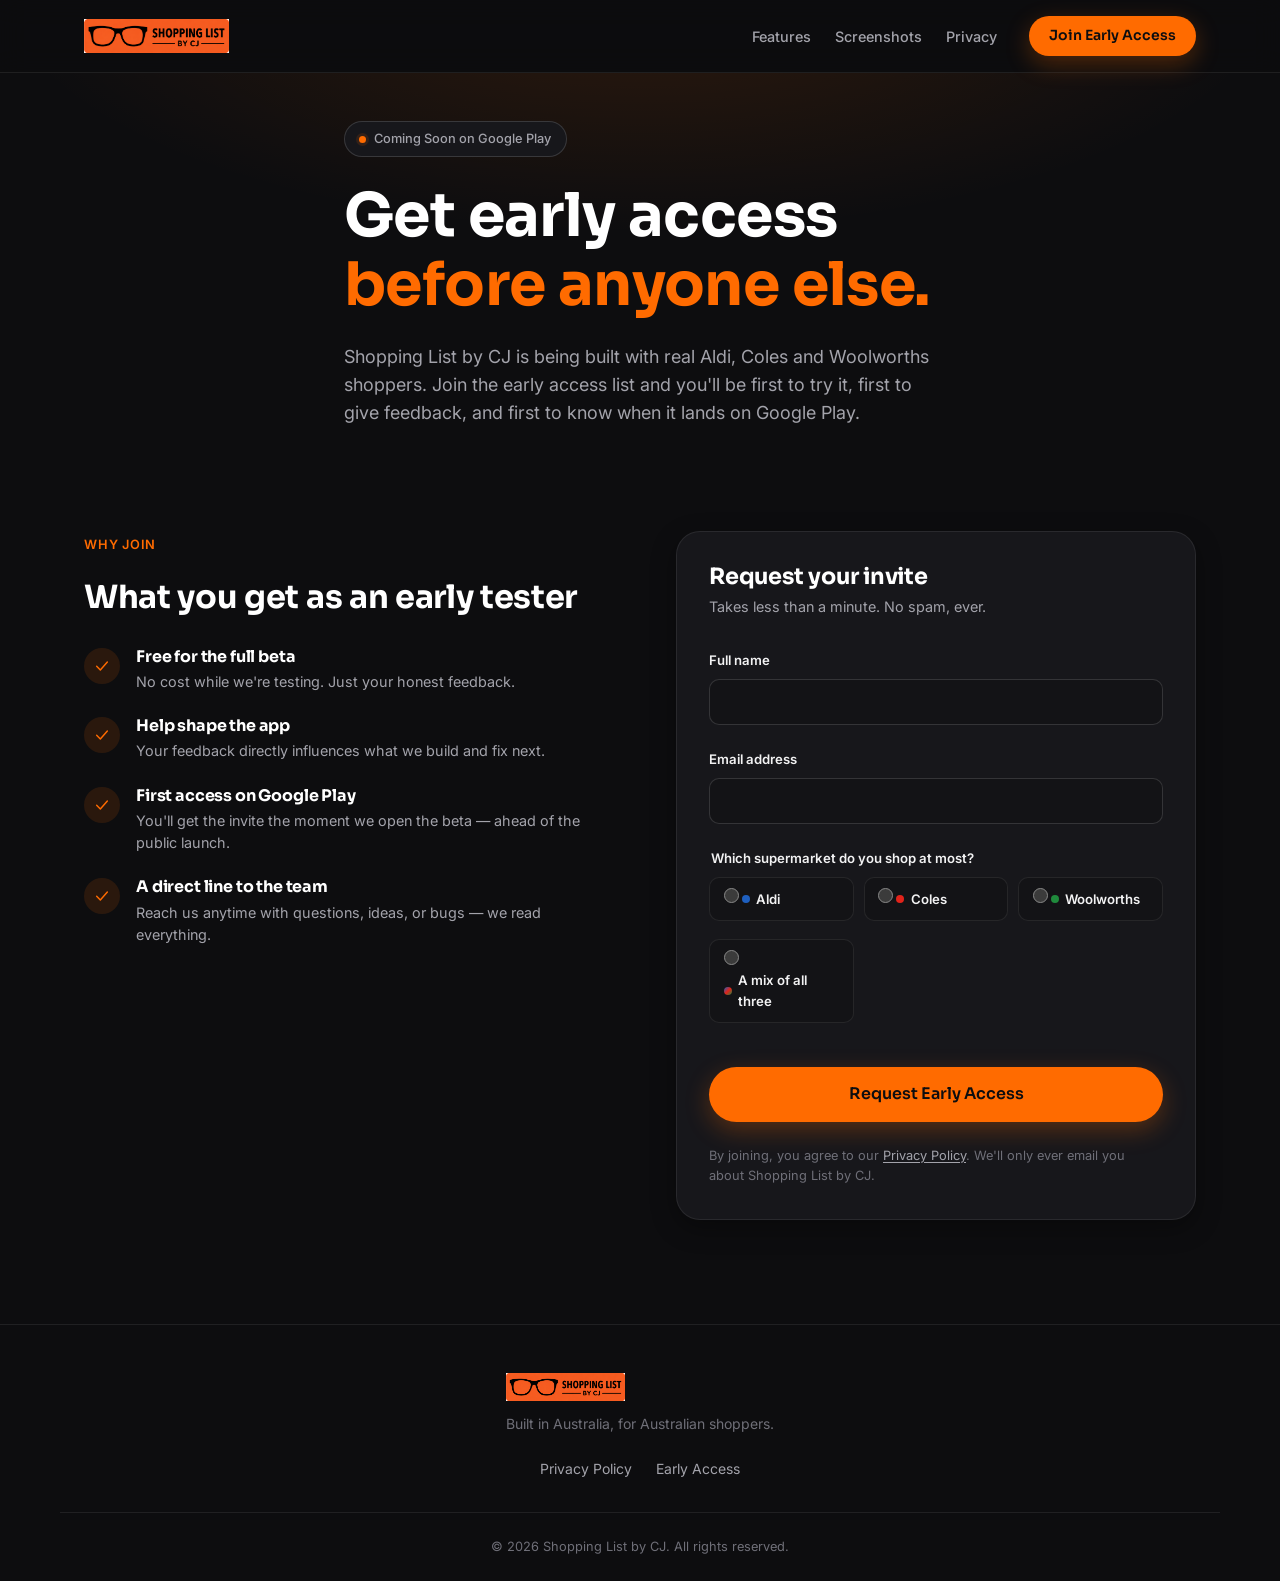
==== beta.html @ 6adaf4be "initial project files" ====
<!DOCTYPE html>
<html lang="en-AU">
<head>
<meta charset="UTF-8">
<meta name="viewport" content="width=device-width, initial-scale=1.0, viewport-fit=cover">
<title>Join Early Access — Shopping List by CJ</title>
<meta name="description" content="Be first to try Shopping List by CJ. Join early access, help shape the app, and get notified the moment it launches on Google Play.">
<meta name="keywords" content="shopping list app early access, Aldi Coles Woolworths app, Shopping List by CJ beta">
<meta name="author" content="Shopping List by CJ">
<meta name="robots" content="index, follow">
<link rel="canonical" href="https://shoppinglistbycj.com/beta.html">

<meta name="theme-color" content="#0d0d0f">
<meta name="color-scheme" content="dark">

<meta property="og:type" content="website">
<meta property="og:site_name" content="Shopping List by CJ">
<meta property="og:title" content="Join Early Access — Shopping List by CJ">
<meta property="og:description" content="Be first to try Shopping List by CJ. Join early access and help shape the app before it launches on Google Play.">
<meta property="og:image" content="https://shoppinglistbycj.com/images/logo.png">
<meta property="og:url" content="https://shoppinglistbycj.com/beta.html">
<meta property="og:locale" content="en_AU">

<meta name="twitter:card" content="summary_large_image">
<meta name="twitter:title" content="Join Early Access — Shopping List by CJ">
<meta name="twitter:description" content="Be first to try Shopping List by CJ. Join early access and help shape the app before it launches on Google Play.">
<meta name="twitter:image" content="https://shoppinglistbycj.com/images/logo.png">

<link rel="icon" type="image/png" href="images/icon-logo.png">
<link rel="apple-touch-icon" href="images/icon-logo.png">

<link rel="preconnect" href="https://fonts.googleapis.com">
<link rel="preconnect" href="https://fonts.gstatic.com" crossorigin>
<link href="https://fonts.googleapis.com/css2?family=Sora:wght@400;500;600;700;800&family=Inter:wght@400;500;600;700&display=swap" rel="stylesheet">

<link rel="stylesheet" href="css/style.css">
</head>
<body>

<a class="skip-link" href="#main">Skip to main content</a>

<header class="site-header" id="siteHeader">
  <div class="container header-inner">
    <a href="index.html" class="brand" aria-label="Shopping List by CJ home">
      <img src="images/logo-pill.png" alt="Shopping List by CJ" class="brand-logo">
    </a>

    <button class="nav-toggle" id="navToggle" aria-expanded="false" aria-controls="primaryNav" aria-label="Toggle navigation menu">
      <span></span>
      <span></span>
      <span></span>
    </button>

    <nav class="primary-nav" id="primaryNav" aria-label="Primary">
      <ul>
        <li><a href="index.html#features">Features</a></li>
        <li><a href="index.html#screenshots">Screenshots</a></li>
        <li><a href="privacy.html">Privacy</a></li>
      </ul>
      <a href="#signup" class="btn btn-primary btn-small">Join Early Access</a>
    </nav>
  </div>
</header>

<main id="main">

  <!-- INTRO -->
  <section class="hero beta-hero" aria-labelledby="beta-heading">
    <div class="container beta-hero-inner reveal">
      <span class="badge">
        <span class="badge-dot" aria-hidden="true"></span>
        Coming Soon on Google Play
      </span>

      <h1 id="beta-heading" class="hero-heading">
        Get early access<br>
        <span class="text-accent">before anyone else.</span>
      </h1>

      <p class="hero-sub beta-hero-sub">
        Shopping List by CJ is being built with real Aldi, Coles and Woolworths shoppers. Join the early access list and you'll be first to try it, first to give feedback, and first to know when it lands on Google Play.
      </p>
    </div>
  </section>

  <!-- BENEFITS + FORM -->
  <section class="beta-content" aria-labelledby="signup-heading">
    <div class="container beta-grid">

      <div class="benefits-panel reveal">
        <span class="eyebrow">Why join</span>
        <h2>What you get as an early tester</h2>

        <ul class="benefits-list">
          <li>
            <span class="check-icon" aria-hidden="true">
              <svg viewBox="0 0 24 24" fill="none" xmlns="http://www.w3.org/2000/svg">
                <path d="M4 12.5L9.5 18L20 6" stroke="#ff6b00" stroke-width="2.2" stroke-linecap="round" stroke-linejoin="round"/>
              </svg>
            </span>
            <div>
              <h3>Free for the full beta</h3>
              <p>No cost while we're testing. Just your honest feedback.</p>
            </div>
          </li>
          <li>
            <span class="check-icon" aria-hidden="true">
              <svg viewBox="0 0 24 24" fill="none" xmlns="http://www.w3.org/2000/svg">
                <path d="M4 12.5L9.5 18L20 6" stroke="#ff6b00" stroke-width="2.2" stroke-linecap="round" stroke-linejoin="round"/>
              </svg>
            </span>
            <div>
              <h3>Help shape the app</h3>
              <p>Your feedback directly influences what we build and fix next.</p>
            </div>
          </li>
          <li>
            <span class="check-icon" aria-hidden="true">
              <svg viewBox="0 0 24 24" fill="none" xmlns="http://www.w3.org/2000/svg">
                <path d="M4 12.5L9.5 18L20 6" stroke="#ff6b00" stroke-width="2.2" stroke-linecap="round" stroke-linejoin="round"/>
              </svg>
            </span>
            <div>
              <h3>First access on Google Play</h3>
              <p>You'll get the invite the moment we open the beta &mdash; ahead of the public launch.</p>
            </div>
          </li>
          <li>
            <span class="check-icon" aria-hidden="true">
              <svg viewBox="0 0 24 24" fill="none" xmlns="http://www.w3.org/2000/svg">
                <path d="M4 12.5L9.5 18L20 6" stroke="#ff6b00" stroke-width="2.2" stroke-linecap="round" stroke-linejoin="round"/>
              </svg>
            </span>
            <div>
              <h3>A direct line to the team</h3>
              <p>Reach us anytime with questions, ideas, or bugs &mdash; we read everything.</p>
            </div>
          </li>
        </ul>
      </div>

      <div class="signup-panel reveal" id="signup">

        <div class="signup-success" id="signupSuccess" hidden>
          <span class="check-icon check-icon--lg" aria-hidden="true">
            <svg viewBox="0 0 24 24" fill="none" xmlns="http://www.w3.org/2000/svg">
              <path d="M4 12.5L9.5 18L20 6" stroke="#ff6b00" stroke-width="2.4" stroke-linecap="round" stroke-linejoin="round"/>
            </svg>
          </span>
          <h2>You're on the list.</h2>
          <p>Thanks for joining early access &mdash; keep an eye on your inbox. We'll be in touch before the beta opens.</p>
          <a href="index.html" class="btn btn-ghost btn-large">Back to home</a>
        </div>

        <form
          id="betaForm"
          class="beta-form"
          action="https://formspree.io/f/your-form-id"
          method="POST"
        >
          <h2 id="signup-heading">Request your invite</h2>
          <p class="form-intro">Takes less than a minute. No spam, ever.</p>

          <div class="form-group">
            <label for="fullName">Full name</label>
            <input
              type="text"
              id="fullName"
              name="name"
              autocomplete="name"
              required
            >
          </div>

          <div class="form-group">
            <label for="email">Email address</label>
            <input
              type="email"
              id="email"
              name="email"
              autocomplete="email"
              required
            >
          </div>

          <fieldset class="form-group">
            <legend>Which supermarket do you shop at most?</legend>
            <div class="radio-grid">
              <label class="radio-option">
                <input type="radio" name="supermarket" value="Aldi" required>
                <span><i class="store-dot store-dot--aldi" aria-hidden="true"></i>Aldi</span>
              </label>
              <label class="radio-option">
                <input type="radio" name="supermarket" value="Coles">
                <span><i class="store-dot store-dot--coles" aria-hidden="true"></i>Coles</span>
              </label>
              <label class="radio-option">
                <input type="radio" name="supermarket" value="Woolworths">
                <span><i class="store-dot store-dot--woolies" aria-hidden="true"></i>Woolworths</span>
              </label>
              <label class="radio-option">
                <input type="radio" name="supermarket" value="A mix of all three">
                <span><i class="store-dot store-dot--mix" aria-hidden="true"></i>A mix of all three</span>
              </label>
            </div>
          </fieldset>

          <input type="hidden" name="_subject" value="New Shopping List by CJ early access signup">
          <input type="hidden" name="_next" value="https://shoppinglistbycj.com/beta.html?submitted=true">
          <input type="text" name="_gotcha" class="form-honeypot" tabindex="-1" autocomplete="off" aria-hidden="true">

          <button type="submit" class="btn btn-primary btn-large form-submit">Request Early Access</button>

          <p class="form-note">
            By joining, you agree to our <a href="privacy.html">Privacy Policy</a>. We'll only ever email you about Shopping List by CJ.
          </p>
        </form>

      </div>

    </div>
  </section>

</main>

<footer class="site-footer">
  <div class="container footer-inner">
    <div class="footer-brand">
      <img src="images/logo-pill.png" alt="Shopping List by CJ" class="footer-logo">
      <p>Built in Australia, for Australian shoppers.</p>
    </div>

    <nav class="footer-nav" aria-label="Footer">
      <a href="privacy.html">Privacy Policy</a>
      <a href="beta.html">Early Access</a>
    </nav>
  </div>
  <div class="container footer-bottom">
    <p>&copy; <span id="currentYear">2026</span> Shopping List by CJ. All rights reserved.</p>
  </div>
</footer>

<script>
  (function () {
    if (window.location.search.indexOf('submitted=true') === -1) return;
    var form = document.getElementById('betaForm');
    var success = document.getElementById('signupSuccess');
    if (form) form.hidden = true;
    if (success) success.hidden = false;
  })();
</script>
<script src="js/main.js" defer></script>
</body>
</html>
---- css/style.css ----
/* ==========================================================================
   Shopping List by CJ — style.css
   ========================================================================== */

:root {
  /* Colour */
  --bg: #0d0d0f;
  --bg-alt: #131316;
  --surface: #17171b;
  --surface-2: #1c1c21;
  --border: rgba(255, 255, 255, 0.08);
  --border-strong: rgba(255, 255, 255, 0.14);
  --orange: #ff6b00;
  --orange-bright: #ff8a33;
  --orange-dim: rgba(255, 107, 0, 0.12);
  --white: #ffffff;
  --text: #f2f2f3;
  --text-muted: #a3a3ab;
  --text-faint: #6f6f78;

  /* Store accents */
  --aldi: #1e5fbf;
  --coles: #e2231a;
  --woolies: #1f8a3c;

  /* Type */
  --font-display: 'Sora', system-ui, sans-serif;
  --font-body: 'Inter', system-ui, sans-serif;

  /* Radius */
  --r-sm: 10px;
  --r-md: 16px;
  --r-lg: 24px;
  --r-pill: 999px;

  /* Spacing scale */
  --space-1: 0.5rem;
  --space-2: 0.75rem;
  --space-3: 1rem;
  --space-4: 1.5rem;
  --space-5: 2rem;
  --space-6: 3rem;
  --space-7: 4.5rem;
  --space-8: 6.5rem;

  /* Shadows */
  --shadow-sm: 0 2px 8px rgba(0, 0, 0, 0.3);
  --shadow-md: 0 8px 24px rgba(0, 0, 0, 0.35);
  --shadow-lg: 0 20px 60px rgba(0, 0, 0, 0.45);
  --shadow-orange: 0 20px 60px rgba(255, 107, 0, 0.18);

  /* Motion */
  --ease: cubic-bezier(0.16, 1, 0.3, 1);
  --dur-fast: 160ms;
  --dur-med: 320ms;
  --dur-slow: 600ms;

  --container: 1160px;
}

/* ==========================================================================
   Reset
   ========================================================================== */

*,
*::before,
*::after {
  box-sizing: border-box;
}

* {
  margin: 0;
}

html {
  -webkit-text-size-adjust: 100%;
  scroll-behavior: smooth;
}

@media (prefers-reduced-motion: reduce) {
  html {
    scroll-behavior: auto;
  }
  *,
  *::before,
  *::after {
    animation-duration: 0.01ms !important;
    animation-iteration-count: 1 !important;
    transition-duration: 0.01ms !important;
    scroll-behavior: auto !important;
  }
}

body {
  background: var(--bg);
  color: var(--text);
  font-family: var(--font-body);
  font-size: 16px;
  line-height: 1.55;
  -webkit-font-smoothing: antialiased;
  -moz-osx-font-smoothing: grayscale;
  overflow-x: hidden;
}

img {
  max-width: 100%;
  display: block;
}

svg {
  display: block;
}

a {
  color: inherit;
  text-decoration: none;
}

ul,
ol {
  list-style: none;
  padding: 0;
}

button {
  font: inherit;
  color: inherit;
  background: none;
  border: none;
  cursor: pointer;
}

h1, h2, h3, h4 {
  font-family: var(--font-display);
  font-weight: 700;
  line-height: 1.15;
  letter-spacing: -0.01em;
  color: var(--white);
}

:focus-visible {
  outline: 2px solid var(--orange);
  outline-offset: 3px;
  border-radius: 4px;
}

[id] {
  scroll-margin-top: 96px;
}

.container {
  width: 100%;
  max-width: var(--container);
  margin-inline: auto;
  padding-inline: var(--space-4);
}

.skip-link {
  position: absolute;
  left: -9999px;
  top: 0;
  background: var(--orange);
  color: var(--bg);
  padding: var(--space-2) var(--space-3);
  border-radius: var(--r-sm);
  z-index: 999;
  font-weight: 600;
}

.skip-link:focus {
  left: var(--space-3);
  top: var(--space-3);
}

/* ==========================================================================
   Buttons
   ========================================================================== */

.btn {
  display: inline-flex;
  align-items: center;
  justify-content: center;
  gap: 0.5rem;
  font-family: var(--font-display);
  font-weight: 600;
  border-radius: var(--r-pill);
  white-space: nowrap;
  transition: transform var(--dur-fast) var(--ease),
    box-shadow var(--dur-fast) var(--ease),
    background var(--dur-fast) var(--ease),
    border-color var(--dur-fast) var(--ease);
}

.btn-large {
  padding: 0.95rem 1.75rem;
  font-size: 1rem;
}

.btn-small {
  padding: 0.6rem 1.25rem;
  font-size: 0.875rem;
}

.btn-primary {
  background: var(--orange);
  color: var(--bg);
  box-shadow: 0 8px 24px rgba(255, 107, 0, 0.28);
}

.btn-primary:hover {
  background: var(--orange-bright);
  transform: translateY(-2px);
  box-shadow: 0 12px 30px rgba(255, 107, 0, 0.36);
}

.btn-primary:active {
  transform: translateY(0);
}

.btn-ghost {
  background: transparent;
  color: var(--text);
  border: 1px solid var(--border-strong);
}

.btn-ghost:hover {
  border-color: var(--orange);
  color: var(--white);
  transform: translateY(-2px);
}

/* ==========================================================================
   Header
   ========================================================================== */

.site-header {
  position: sticky;
  top: 0;
  z-index: 100;
  background: rgba(13, 13, 15, 0.72);
  backdrop-filter: blur(14px);
  -webkit-backdrop-filter: blur(14px);
  border-bottom: 1px solid var(--border);
}

.header-inner {
  display: flex;
  align-items: center;
  justify-content: space-between;
  height: 72px;
}

.brand {
  display: inline-flex;
  align-items: center;
}

.brand-logo {
  height: 34px;
  width: auto;
}

.nav-toggle {
  display: none;
  flex-direction: column;
  justify-content: center;
  gap: 5px;
  width: 40px;
  height: 40px;
}

.nav-toggle span {
  display: block;
  width: 22px;
  height: 2px;
  background: var(--white);
  border-radius: 2px;
  transition: transform var(--dur-fast) var(--ease), opacity var(--dur-fast) var(--ease);
}

.primary-nav {
  display: flex;
  align-items: center;
  gap: var(--space-5);
}

.primary-nav ul {
  display: flex;
  align-items: center;
  gap: var(--space-4);
}

.primary-nav a:not(.btn) {
  font-size: 0.9rem;
  font-weight: 500;
  color: var(--text-muted);
  transition: color var(--dur-fast) var(--ease);
}

.primary-nav a:not(.btn):hover {
  color: var(--white);
}

/* ==========================================================================
   Hero
   ========================================================================== */

.hero {
  position: relative;
  padding-block: var(--space-7) var(--space-8);
  overflow: hidden;
}

.hero::before {
  content: '';
  position: absolute;
  inset: -20% -10% auto -10%;
  height: 600px;
  background: radial-gradient(60% 60% at 50% 0%, rgba(255, 107, 0, 0.14), transparent 70%);
  pointer-events: none;
  z-index: 0;
}

.hero-grid {
  position: relative;
  z-index: 1;
  display: grid;
  grid-template-columns: 1fr;
  gap: var(--space-7);
  align-items: center;
}

.hero-mark {
  width: 40px;
  height: 40px;
  border-radius: var(--r-sm);
  margin-bottom: var(--space-4);
}

.badge {
  display: inline-flex;
  align-items: center;
  gap: 0.5rem;
  padding: 0.45rem 0.9rem;
  border-radius: var(--r-pill);
  background: var(--surface);
  border: 1px solid var(--border-strong);
  font-size: 0.8rem;
  font-weight: 500;
  color: var(--text-muted);
  margin-bottom: var(--space-4);
}

.badge-dot {
  width: 7px;
  height: 7px;
  border-radius: 50%;
  background: var(--orange);
  box-shadow: 0 0 0 3px var(--orange-dim);
  flex-shrink: 0;
}

.hero-heading {
  font-size: clamp(2.2rem, 6vw, 3.75rem);
  margin-bottom: var(--space-4);
}

.text-accent {
  color: var(--orange);
}

.hero-sub {
  max-width: 46ch;
  font-size: clamp(1rem, 1.6vw, 1.125rem);
  color: var(--text-muted);
  margin-bottom: var(--space-5);
}

.hero-actions {
  display: flex;
  flex-wrap: wrap;
  gap: var(--space-3);
  margin-bottom: var(--space-5);
}

.hero-stores {
  display: flex;
  flex-wrap: wrap;
  gap: 0.6rem;
}

.store-pill {
  display: inline-flex;
  align-items: center;
  gap: 0.45rem;
  padding: 0.4rem 0.85rem;
  border-radius: var(--r-pill);
  background: var(--surface);
  border: 1px solid var(--border);
  font-size: 0.8rem;
  color: var(--text-muted);
  font-weight: 500;
}

.store-dot {
  width: 8px;
  height: 8px;
  border-radius: 50%;
  flex-shrink: 0;
}

.store-dot--aldi { background: var(--aldi); }
.store-dot--coles { background: var(--coles); }
.store-dot--woolies { background: var(--woolies); }
.store-dot--mix {
  background: linear-gradient(135deg, var(--aldi), var(--coles) 50%, var(--woolies));
}

/* Hero visual */

.hero-visual {
  position: relative;
  display: flex;
  justify-content: center;
  align-items: center;
  min-height: 380px;
}

.phone-glow {
  position: absolute;
  width: 320px;
  height: 320px;
  background: radial-gradient(circle, rgba(255, 107, 0, 0.28), transparent 70%);
  filter: blur(10px);
  z-index: 0;
}

.phone-frame {
  position: relative;
  z-index: 1;
  width: 100%;
  max-width: 260px;
  border-radius: 28px;
  overflow: hidden;
  border: 1px solid var(--border-strong);
  box-shadow: var(--shadow-lg);
  background: var(--surface);
}

.phone-screen {
  width: 100%;
  height: auto;
  display: block;
}

.floating-card {
  position: absolute;
  z-index: 2;
  display: flex;
  align-items: center;
  background: var(--surface-2);
  border: 1px solid var(--border-strong);
  border-radius: var(--r-md);
  box-shadow: var(--shadow-md);
  backdrop-filter: blur(10px);
}

.floating-card--budget {
  top: 14%;
  left: -6%;
  flex-direction: column;
  align-items: flex-start;
  gap: 0.15rem;
  padding: 0.7rem 1rem;
}

.floating-card-label {
  font-size: 0.7rem;
  color: var(--text-faint);
  font-weight: 500;
}

.floating-card-value {
  font-family: var(--font-display);
  font-size: 1.05rem;
  font-weight: 700;
  color: var(--white);
}

.floating-card--check {
  bottom: 10%;
  right: -4%;
  width: 44px;
  height: 44px;
  padding: 0;
  justify-content: center;
  border-radius: 50%;
}

.floating-card--check svg {
  width: 20px;
  height: 20px;
}

/* ==========================================================================
   Section heading (shared)
   ========================================================================== */

.section-heading {
  max-width: 620px;
  margin-bottom: var(--space-6);
}

.eyebrow {
  display: inline-block;
  font-size: 0.8rem;
  font-weight: 600;
  letter-spacing: 0.06em;
  text-transform: uppercase;
  color: var(--orange);
  margin-bottom: var(--space-2);
}

.section-heading h2 {
  font-size: clamp(1.75rem, 4vw, 2.5rem);
  margin-bottom: var(--space-3);
}

.section-sub {
  color: var(--text-muted);
  font-size: 1rem;
  max-width: 52ch;
}

/* ==========================================================================
   Features
   ========================================================================== */

.features {
  padding-block: var(--space-8);
  border-top: 1px solid var(--border);
}

.feature-grid {
  display: grid;
  grid-template-columns: repeat(auto-fit, minmax(260px, 1fr));
  gap: var(--space-4);
}

.feature-card {
  background: var(--surface);
  border: 1px solid var(--border);
  border-radius: var(--r-lg);
  padding: var(--space-5);
  transition: transform var(--dur-med) var(--ease),
    border-color var(--dur-med) var(--ease),
    box-shadow var(--dur-med) var(--ease);
}

.feature-card:hover {
  transform: translateY(-6px);
  border-color: var(--border-strong);
  box-shadow: var(--shadow-md);
}

.feature-icon {
  width: 52px;
  height: 52px;
  display: flex;
  align-items: center;
  justify-content: center;
  border-radius: var(--r-md);
  background: var(--orange-dim);
  margin-bottom: var(--space-4);
}

.feature-icon svg {
  width: 26px;
  height: 26px;
}

.feature-card h3 {
  font-size: 1.1rem;
  margin-bottom: var(--space-2);
}

.feature-card p {
  color: var(--text-muted);
  font-size: 0.925rem;
}

/* ==========================================================================
   Showcase
   ========================================================================== */

.showcase {
  padding-block: var(--space-8);
  border-top: 1px solid var(--border);
}

.showcase-layout {
  display: flex;
  flex-direction: column;
  align-items: center;
  gap: var(--space-5);
}

.showcase-featured {
  width: 100%;
  max-width: 320px;
  border-radius: var(--r-lg);
  overflow: hidden;
  border: 1px solid var(--border-strong);
  box-shadow: var(--shadow-lg);
  background: var(--surface);
}

.showcase-image {
  width: 100%;
  height: auto;
  display: block;
  transition: opacity var(--dur-med) var(--ease);
}

.showcase-image.is-fading {
  opacity: 0;
}

.showcase-thumbs {
  display: flex;
  flex-wrap: wrap;
  justify-content: center;
  gap: var(--space-3);
  width: 100%;
  max-width: 640px;
}

.thumb {
  display: flex;
  flex-direction: column;
  align-items: center;
  gap: 0.5rem;
  width: 96px;
  padding: 0.4rem;
  border-radius: var(--r-md);
  border: 1px solid transparent;
  transition: border-color var(--dur-fast) var(--ease),
    transform var(--dur-fast) var(--ease);
}

.thumb img {
  width: 100%;
  aspect-ratio: 9 / 16;
  object-fit: cover;
  border-radius: 10px;
  border: 1px solid var(--border);
}

.thumb span {
  font-size: 0.7rem;
  color: var(--text-faint);
  font-weight: 500;
  text-align: center;
}

.thumb:hover {
  transform: translateY(-3px);
}

.thumb:hover img {
  border-color: var(--border-strong);
}

.thumb.is-active {
  border-color: var(--orange);
}

.thumb.is-active span {
  color: var(--orange);
}

/* ==========================================================================
   CTA
   ========================================================================== */

.cta {
  position: relative;
  padding-block: var(--space-8);
  border-top: 1px solid var(--border);
  overflow: hidden;
}

.cta::before {
  content: '';
  position: absolute;
  inset: 0;
  background: radial-gradient(50% 80% at 50% 100%, rgba(255, 107, 0, 0.16), transparent 70%);
  pointer-events: none;
}

.cta-inner {
  position: relative;
  z-index: 1;
  text-align: center;
  max-width: 620px;
}

.cta-inner h2 {
  font-size: clamp(1.75rem, 4.5vw, 2.75rem);
  margin-bottom: var(--space-3);
}

.cta-inner p {
  color: var(--text-muted);
  margin-bottom: var(--space-5);
  font-size: 1.05rem;
}

.cta-inner .btn {
  margin-inline: auto;
}

/* ==========================================================================
   Beta / Early Access page
   ========================================================================== */

.beta-hero {
  padding-block: var(--space-6) var(--space-7);
}

.beta-hero-inner {
  position: relative;
  z-index: 1;
  max-width: 640px;
}

.beta-hero-sub {
  max-width: 56ch;
}

.beta-content {
  padding-block: 0 var(--space-8);
}

.beta-grid {
  display: grid;
  grid-template-columns: 1fr;
  gap: var(--space-6);
  align-items: start;
}

.benefits-panel h2 {
  font-size: clamp(1.5rem, 3.4vw, 2rem);
  margin-top: var(--space-2);
  margin-bottom: var(--space-5);
}

.benefits-list {
  display: flex;
  flex-direction: column;
  gap: var(--space-4);
}

.benefits-list li {
  display: flex;
  align-items: flex-start;
  gap: var(--space-3);
}

.benefits-list h3 {
  font-size: 1rem;
  margin-bottom: 0.3rem;
}

.benefits-list p {
  color: var(--text-muted);
  font-size: 0.9rem;
}

.check-icon {
  flex-shrink: 0;
  width: 36px;
  height: 36px;
  border-radius: 50%;
  background: var(--orange-dim);
  display: flex;
  align-items: center;
  justify-content: center;
}

.check-icon svg {
  width: 16px;
  height: 16px;
}

.check-icon--lg {
  width: 60px;
  height: 60px;
  margin-inline: auto;
  margin-bottom: var(--space-4);
}

.check-icon--lg svg {
  width: 26px;
  height: 26px;
}

.signup-panel {
  background: var(--surface);
  border: 1px solid var(--border);
  border-radius: var(--r-lg);
  padding: var(--space-5);
  box-shadow: var(--shadow-md);
}

.signup-success {
  text-align: center;
  padding-block: var(--space-4);
}

.signup-success h2 {
  font-size: 1.4rem;
  margin-bottom: var(--space-2);
}

.signup-success p {
  color: var(--text-muted);
  font-size: 0.925rem;
  margin-bottom: var(--space-5);
  max-width: 42ch;
  margin-inline: auto;
}

.signup-success .btn {
  margin-inline: auto;
}

.beta-form h2 {
  font-size: 1.4rem;
  margin-bottom: 0.4rem;
}

.form-intro {
  color: var(--text-muted);
  font-size: 0.9rem;
  margin-bottom: var(--space-5);
}

.form-group {
  margin-bottom: var(--space-4);
  border: none;
  padding: 0;
}

.form-group label,
.form-group legend {
  display: block;
  font-size: 0.825rem;
  font-weight: 600;
  color: var(--text);
  margin-bottom: 0.5rem;
}

.beta-form input[type="text"],
.beta-form input[type="email"] {
  width: 100%;
  background: var(--bg-alt);
  border: 1px solid var(--border-strong);
  border-radius: var(--r-sm);
  padding: 0.8rem 1rem;
  font-size: 0.95rem;
  color: var(--text);
  font-family: var(--font-body);
  transition: border-color var(--dur-fast) var(--ease);
}

.beta-form input[type="text"]:focus,
.beta-form input[type="email"]:focus {
  border-color: var(--orange);
}

.radio-grid {
  display: grid;
  grid-template-columns: repeat(auto-fit, minmax(140px, 1fr));
  gap: 0.6rem;
}

.radio-option {
  display: flex;
  align-items: center;
  gap: 0.5rem;
  padding: 0.65rem 0.85rem;
  border-radius: var(--r-sm);
  background: var(--bg-alt);
  border: 1px solid var(--border);
  font-size: 0.85rem;
  color: var(--text-muted);
  cursor: pointer;
  transition: border-color var(--dur-fast) var(--ease), color var(--dur-fast) var(--ease);
}

.radio-option input[type="radio"] {
  accent-color: var(--orange);
  width: 15px;
  height: 15px;
  flex-shrink: 0;
}

.radio-option span {
  display: inline-flex;
  align-items: center;
  gap: 0.4rem;
}

.radio-option:has(input:checked) {
  border-color: var(--orange);
  color: var(--white);
}

.form-honeypot {
  position: absolute;
  left: -9999px;
  width: 1px;
  height: 1px;
  opacity: 0;
  pointer-events: none;
}

.form-submit {
  width: 100%;
  margin-top: var(--space-2);
}

.form-note {
  font-size: 0.8rem;
  color: var(--text-faint);
  margin-top: var(--space-4);
  line-height: 1.6;
}

.form-note a {
  color: var(--text-muted);
  text-decoration: underline;
  text-underline-offset: 2px;
}

.form-note a:hover {
  color: var(--orange);
}

/* ==========================================================================
   Legal / Privacy page
   ========================================================================== */

.legal-hero {
  padding-block: var(--space-6) var(--space-6);
}

.legal-hero-inner {
  position: relative;
  z-index: 1;
  max-width: 640px;
}

.legal-hero-inner .hero-heading {
  font-size: clamp(2rem, 5vw, 2.75rem);
}

.legal-content-section {
  padding-block: 0 var(--space-8);
}

.legal-content {
  display: grid;
  grid-template-columns: 1fr;
  gap: var(--space-6);
  align-items: start;
}

.legal-toc {
  background: var(--surface);
  border: 1px solid var(--border);
  border-radius: var(--r-lg);
  padding: var(--space-4);
}

.legal-toc ol {
  display: flex;
  flex-direction: column;
  gap: 0.55rem;
  counter-reset: toc;
}

.legal-toc a {
  display: block;
  font-size: 0.85rem;
  color: var(--text-muted);
  transition: color var(--dur-fast) var(--ease);
}

.legal-toc a:hover {
  color: var(--orange);
}

.legal-body {
  max-width: 72ch;
}

.legal-section {
  margin-bottom: var(--space-6);
}

.legal-section h2 {
  font-size: 1.35rem;
  margin-bottom: var(--space-3);
}

.legal-section h3 {
  font-size: 1.02rem;
  margin: var(--space-4) 0 var(--space-2);
}

.legal-section p {
  color: var(--text-muted);
  font-size: 0.95rem;
  margin-bottom: var(--space-3);
}

.legal-section ul {
  margin: 0 0 var(--space-3);
  padding-left: 1.25rem;
}

.legal-section li {
  list-style: disc;
  color: var(--text-muted);
  font-size: 0.95rem;
  margin-bottom: 0.5rem;
  padding-left: 0.25rem;
}

.legal-section strong {
  color: var(--white);
}

.legal-section a {
  color: var(--orange);
  text-decoration: underline;
  text-underline-offset: 2px;
}

.legal-section a:hover {
  color: var(--orange-bright);
}

/* ==========================================================================
   Footer
   ========================================================================== */

.site-footer {
  border-top: 1px solid var(--border);
  padding-block: var(--space-6) var(--space-4);
}

.footer-inner {
  display: flex;
  flex-direction: column;
  align-items: center;
  gap: var(--space-4);
  text-align: center;
  padding-bottom: var(--space-5);
}

.footer-logo {
  height: 28px;
  width: auto;
  margin-bottom: var(--space-2);
}

.footer-brand p {
  color: var(--text-faint);
  font-size: 0.875rem;
}

.footer-nav {
  display: flex;
  gap: var(--space-4);
}

.footer-nav a {
  font-size: 0.875rem;
  color: var(--text-muted);
  transition: color var(--dur-fast) var(--ease);
}

.footer-nav a:hover {
  color: var(--white);
}

.footer-bottom {
  border-top: 1px solid var(--border);
  padding-top: var(--space-4);
  text-align: center;
}

.footer-bottom p {
  font-size: 0.8rem;
  color: var(--text-faint);
}

/* ==========================================================================
   Reveal on scroll
   ========================================================================== */

.reveal {
  opacity: 0;
  transform: translateY(24px);
  transition: opacity var(--dur-slow) var(--ease),
    transform var(--dur-slow) var(--ease);
}

.reveal.is-visible {
  opacity: 1;
  transform: translateY(0);
}

@media (prefers-reduced-motion: reduce) {
  .reveal {
    opacity: 1;
    transform: none;
  }
}

/* ==========================================================================
   Breakpoints
   ========================================================================== */

@media (min-width: 640px) {
  .phone-frame {
    max-width: 300px;
  }

  .showcase-featured {
    max-width: 360px;
  }
}

@media (min-width: 860px) {
  .nav-toggle {
    display: none;
  }

  .hero-grid {
    grid-template-columns: 1.05fr 0.95fr;
    gap: var(--space-6);
  }

  .hero-visual {
    min-height: 460px;
  }

  .phone-frame {
    max-width: 300px;
  }

  .beta-grid {
    grid-template-columns: 1fr 1fr;
    gap: var(--space-7);
  }

  .legal-content {
    grid-template-columns: 240px 1fr;
  }

  .legal-toc {
    position: sticky;
    top: 96px;
  }
}

@media (max-width: 859px) {
  .primary-nav {
    position: fixed;
    inset: 72px 0 auto 0;
    flex-direction: column;
    align-items: flex-start;
    gap: var(--space-4);
    background: var(--bg-alt);
    border-bottom: 1px solid var(--border);
    padding: var(--space-4);
    transform: translateY(-8px);
    opacity: 0;
    visibility: hidden;
    transition: opacity var(--dur-med) var(--ease),
      transform var(--dur-med) var(--ease),
      visibility var(--dur-med) var(--ease);
  }

  .primary-nav.is-open {
    opacity: 1;
    visibility: visible;
    transform: translateY(0);
  }

  .primary-nav ul {
    flex-direction: column;
    align-items: flex-start;
    gap: var(--space-3);
    width: 100%;
  }

  .primary-nav .btn {
    width: 100%;
  }

  .nav-toggle {
    display: flex;
  }

  .nav-toggle[aria-expanded="true"] span:nth-child(1) {
    transform: translateY(7px) rotate(45deg);
  }

  .nav-toggle[aria-expanded="true"] span:nth-child(2) {
    opacity: 0;
  }

  .nav-toggle[aria-expanded="true"] span:nth-child(3) {
    transform: translateY(-7px) rotate(-45deg);
  }
}

@media (min-width: 1024px) {
  .feature-grid {
    grid-template-columns: repeat(3, 1fr);
  }
}
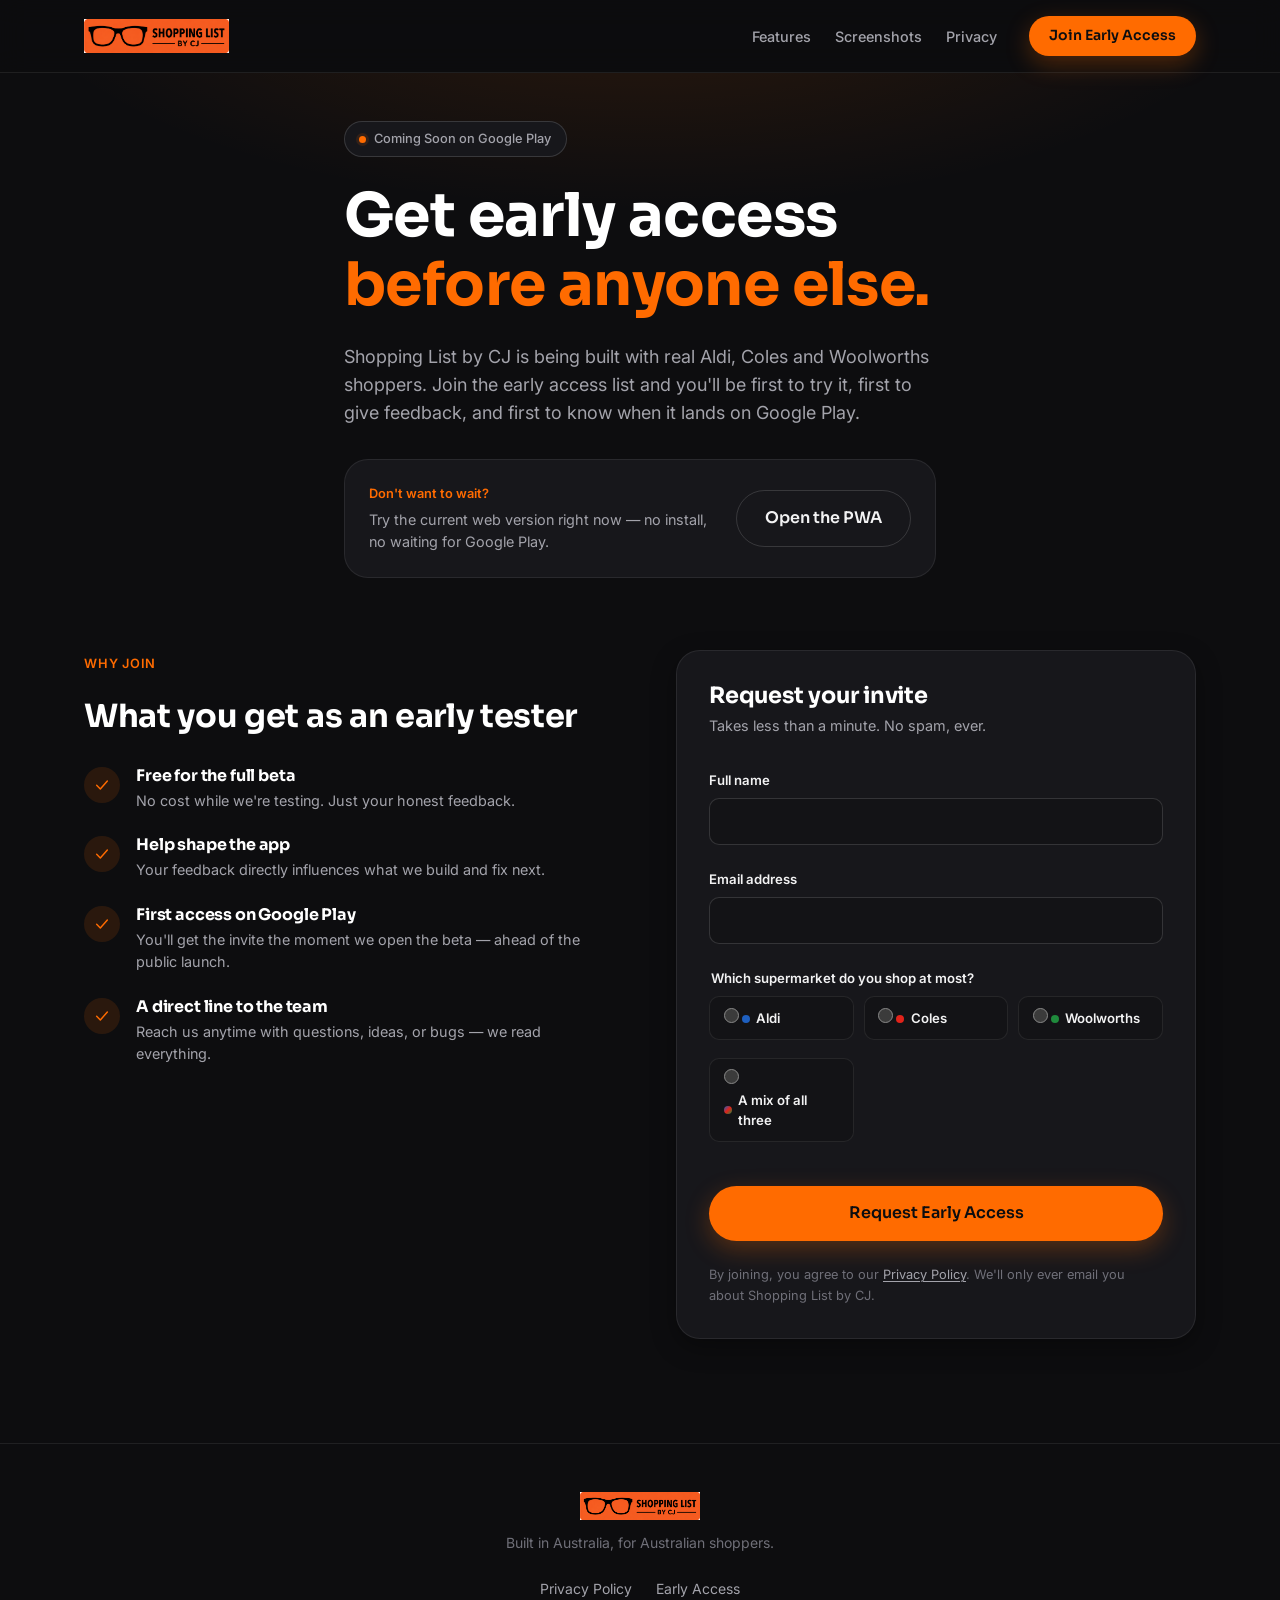
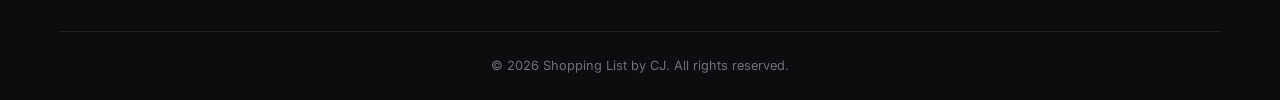
==== commit 955d78bc: "early access fix" ====
--- a/beta.html
+++ b/beta.html
@@ -80,6 +80,14 @@
       <p class="hero-sub beta-hero-sub">
         Shopping List by CJ is being built with real Aldi, Coles and Woolworths shoppers. Join the early access list and you'll be first to try it, first to give feedback, and first to know when it lands on Google Play.
       </p>
+
+      <div class="pwa-banner">
+        <div class="pwa-banner-text">
+          <span class="pwa-banner-label">Don't want to wait?</span>
+          <p>Try the current web version right now &mdash; no install, no waiting for Google Play.</p>
+        </div>
+        <a href="https://app.shoppinglistbycj.com" class="btn btn-ghost btn-large" target="_blank" rel="noopener">Open the PWA</a>
+      </div>
     </div>
   </section>
 
--- a/css/style.css
+++ b/css/style.css
@@ -738,6 +738,36 @@
   max-width: 56ch;
 }
 
+.pwa-banner {
+  display: flex;
+  flex-direction: column;
+  align-items: flex-start;
+  gap: var(--space-3);
+  margin-top: var(--space-5);
+  padding: var(--space-4);
+  background: var(--surface);
+  border: 1px solid var(--border);
+  border-radius: var(--r-lg);
+}
+
+.pwa-banner-label {
+  display: block;
+  font-size: 0.8rem;
+  font-weight: 600;
+  color: var(--orange);
+  margin-bottom: 0.3rem;
+}
+
+.pwa-banner-text p {
+  color: var(--text-muted);
+  font-size: 0.9rem;
+  max-width: 46ch;
+}
+
+.pwa-banner .btn {
+  flex-shrink: 0;
+}
+
 .beta-content {
   padding-block: 0 var(--space-8);
 }
@@ -1074,6 +1104,7 @@
 .footer-logo {
   height: 28px;
   width: auto;
+  margin-inline: auto;
   margin-bottom: var(--space-2);
 }
 
@@ -1166,6 +1197,12 @@
   .beta-grid {
     grid-template-columns: 1fr 1fr;
     gap: var(--space-7);
+  }
+
+  .pwa-banner {
+    flex-direction: row;
+    align-items: center;
+    justify-content: space-between;
   }
 
   .legal-content {
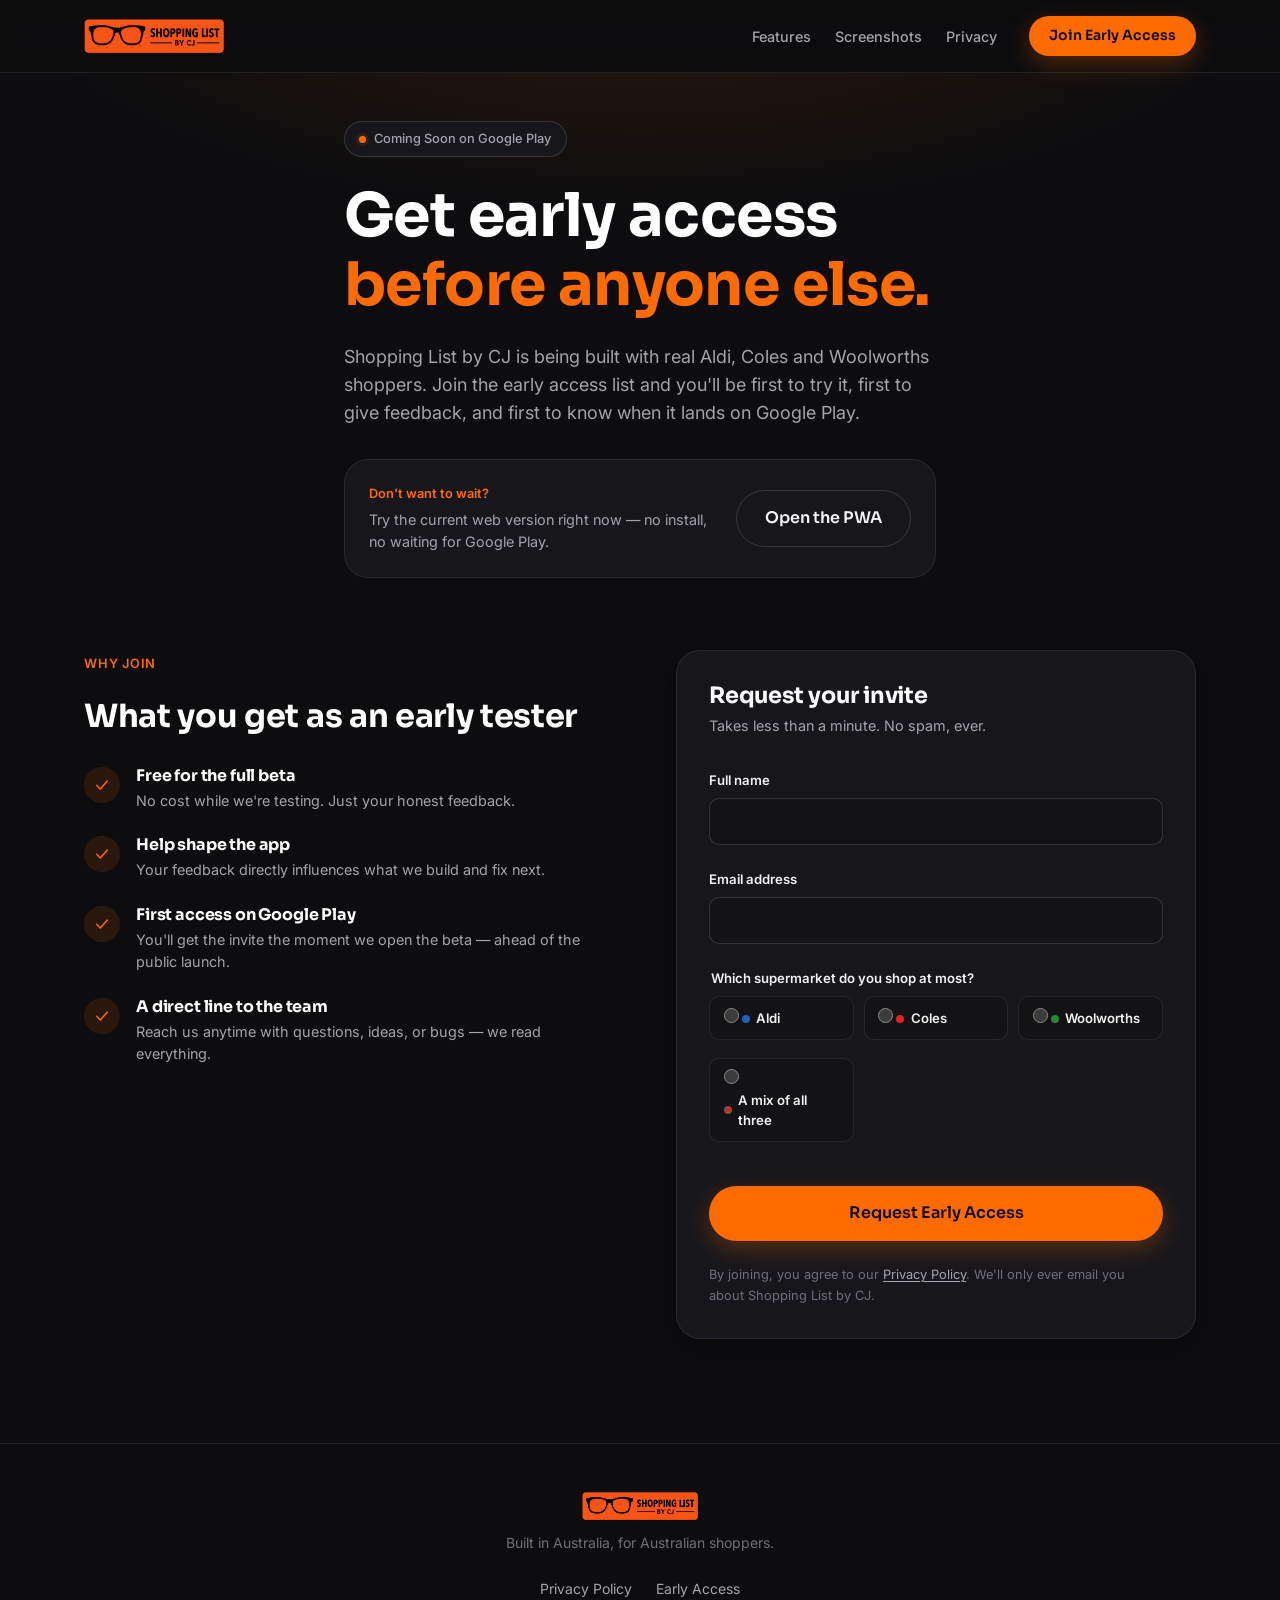
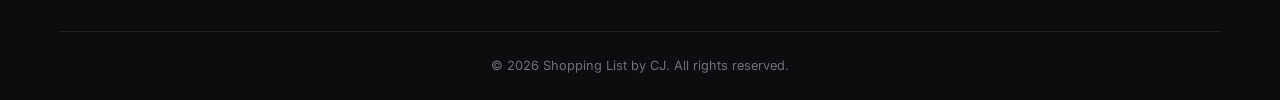
==== commit 5a4908eb: "hidden beta" ====
--- a/beta.html
+++ b/beta.html
@@ -42,7 +42,7 @@
 <header class="site-header" id="siteHeader">
   <div class="container header-inner">
     <a href="index.html" class="brand" aria-label="Shopping List by CJ home">
-      <img src="images/logo-pill.png" alt="Shopping List by CJ" class="brand-logo">
+      <img src="images/logo-pill-dark.png" alt="Shopping List by CJ" class="brand-logo">
     </a>
 
     <button class="nav-toggle" id="navToggle" aria-expanded="false" aria-controls="primaryNav" aria-label="Toggle navigation menu">
@@ -234,7 +234,7 @@
 <footer class="site-footer">
   <div class="container footer-inner">
     <div class="footer-brand">
-      <img src="images/logo-pill.png" alt="Shopping List by CJ" class="footer-logo">
+      <img src="images/logo-pill-dark.png" alt="Shopping List by CJ" class="footer-logo">
       <p>Built in Australia, for Australian shoppers.</p>
     </div>
 
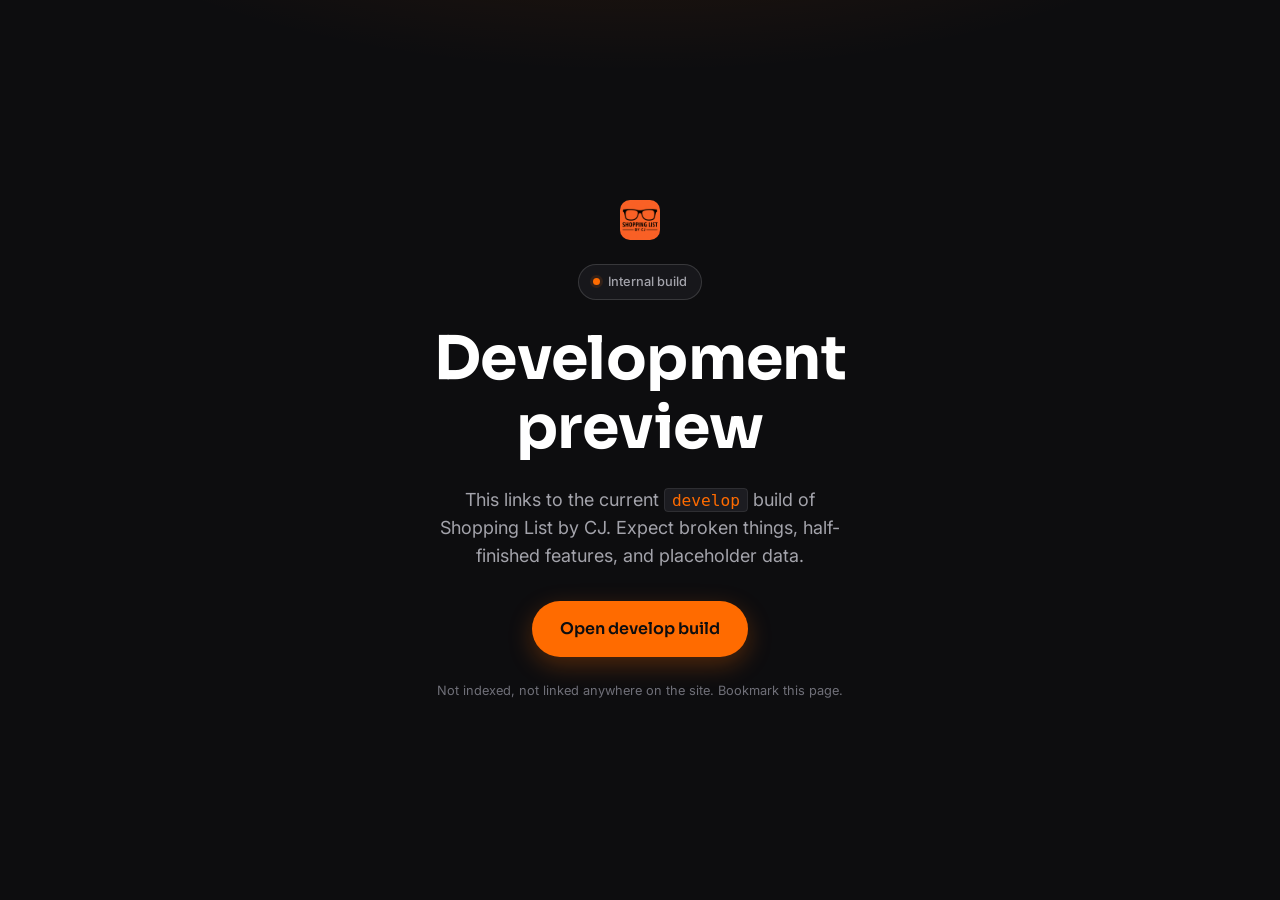
==== commit 89e329c5: "beta test" ====
--- a/beta.html
+++ b/beta.html
@@ -3,260 +3,44 @@
 <head>
 <meta charset="UTF-8">
 <meta name="viewport" content="width=device-width, initial-scale=1.0, viewport-fit=cover">
-<title>Join Early Access — Shopping List by CJ</title>
-<meta name="description" content="Be first to try Shopping List by CJ. Join early access, help shape the app, and get notified the moment it launches on Google Play.">
-<meta name="keywords" content="shopping list app early access, Aldi Coles Woolworths app, Shopping List by CJ beta">
-<meta name="author" content="Shopping List by CJ">
-<meta name="robots" content="index, follow">
-<link rel="canonical" href="https://shoppinglistbycj.com/beta.html">
-
+<title>Beta Access — Shopping List by CJ</title>
+<meta name="robots" content="noindex, nofollow">
 <meta name="theme-color" content="#0d0d0f">
 <meta name="color-scheme" content="dark">
 
-<meta property="og:type" content="website">
-<meta property="og:site_name" content="Shopping List by CJ">
-<meta property="og:title" content="Join Early Access — Shopping List by CJ">
-<meta property="og:description" content="Be first to try Shopping List by CJ. Join early access and help shape the app before it launches on Google Play.">
-<meta property="og:image" content="https://shoppinglistbycj.com/images/logo.png">
-<meta property="og:url" content="https://shoppinglistbycj.com/beta.html">
-<meta property="og:locale" content="en_AU">
-
-<meta name="twitter:card" content="summary_large_image">
-<meta name="twitter:title" content="Join Early Access — Shopping List by CJ">
-<meta name="twitter:description" content="Be first to try Shopping List by CJ. Join early access and help shape the app before it launches on Google Play.">
-<meta name="twitter:image" content="https://shoppinglistbycj.com/images/logo.png">
-
 <link rel="icon" type="image/png" href="images/icon-logo.png">
-<link rel="apple-touch-icon" href="images/icon-logo.png">
-
 <link rel="preconnect" href="https://fonts.googleapis.com">
 <link rel="preconnect" href="https://fonts.gstatic.com" crossorigin>
 <link href="https://fonts.googleapis.com/css2?family=Sora:wght@400;500;600;700;800&family=Inter:wght@400;500;600;700&display=swap" rel="stylesheet">
-
 <link rel="stylesheet" href="css/style.css">
 </head>
 <body>
 
-<a class="skip-link" href="#main">Skip to main content</a>
+<main id="main">
+  <section class="hero beta-access-hero" aria-labelledby="beta-access-heading">
+    <div class="container beta-access-inner">
 
-<header class="site-header" id="siteHeader">
-  <div class="container header-inner">
-    <a href="index.html" class="brand" aria-label="Shopping List by CJ home">
-      <img src="images/logo-pill-dark.png" alt="Shopping List by CJ" class="brand-logo">
-    </a>
+      <img src="images/logo.png" alt="" class="hero-mark" width="56" height="56">
 
-    <button class="nav-toggle" id="navToggle" aria-expanded="false" aria-controls="primaryNav" aria-label="Toggle navigation menu">
-      <span></span>
-      <span></span>
-      <span></span>
-    </button>
-
-    <nav class="primary-nav" id="primaryNav" aria-label="Primary">
-      <ul>
-        <li><a href="index.html#features">Features</a></li>
-        <li><a href="index.html#screenshots">Screenshots</a></li>
-        <li><a href="privacy.html">Privacy</a></li>
-      </ul>
-      <a href="#signup" class="btn btn-primary btn-small">Join Early Access</a>
-    </nav>
-  </div>
-</header>
-
-<main id="main">
-
-  <!-- INTRO -->
-  <section class="hero beta-hero" aria-labelledby="beta-heading">
-    <div class="container beta-hero-inner reveal">
       <span class="badge">
         <span class="badge-dot" aria-hidden="true"></span>
-        Coming Soon on Google Play
+        Internal build
       </span>
 
-      <h1 id="beta-heading" class="hero-heading">
-        Get early access<br>
-        <span class="text-accent">before anyone else.</span>
-      </h1>
+      <h1 id="beta-access-heading" class="hero-heading">Development preview</h1>
 
-      <p class="hero-sub beta-hero-sub">
-        Shopping List by CJ is being built with real Aldi, Coles and Woolworths shoppers. Join the early access list and you'll be first to try it, first to give feedback, and first to know when it lands on Google Play.
+      <p class="hero-sub">
+        This links to the current <code>develop</code> build of Shopping List by CJ. Expect broken things, half-finished features, and placeholder data.
       </p>
 
-      <div class="pwa-banner">
-        <div class="pwa-banner-text">
-          <span class="pwa-banner-label">Don't want to wait?</span>
-          <p>Try the current web version right now &mdash; no install, no waiting for Google Play.</p>
-        </div>
-        <a href="https://app.shoppinglistbycj.com" class="btn btn-ghost btn-large" target="_blank" rel="noopener">Open the PWA</a>
+      <div class="hero-actions">
+        <a href="https://shopping-list-by-cj-beta.pages.dev" class="btn btn-primary btn-large" target="_blank" rel="noopener">Open develop build</a>
       </div>
+
+      <p class="beta-access-note">Not indexed, not linked anywhere on the site. Bookmark this page.</p>
     </div>
   </section>
-
-  <!-- BENEFITS + FORM -->
-  <section class="beta-content" aria-labelledby="signup-heading">
-    <div class="container beta-grid">
-
-      <div class="benefits-panel reveal">
-        <span class="eyebrow">Why join</span>
-        <h2>What you get as an early tester</h2>
-
-        <ul class="benefits-list">
-          <li>
-            <span class="check-icon" aria-hidden="true">
-              <svg viewBox="0 0 24 24" fill="none" xmlns="http://www.w3.org/2000/svg">
-                <path d="M4 12.5L9.5 18L20 6" stroke="#ff6b00" stroke-width="2.2" stroke-linecap="round" stroke-linejoin="round"/>
-              </svg>
-            </span>
-            <div>
-              <h3>Free for the full beta</h3>
-              <p>No cost while we're testing. Just your honest feedback.</p>
-            </div>
-          </li>
-          <li>
-            <span class="check-icon" aria-hidden="true">
-              <svg viewBox="0 0 24 24" fill="none" xmlns="http://www.w3.org/2000/svg">
-                <path d="M4 12.5L9.5 18L20 6" stroke="#ff6b00" stroke-width="2.2" stroke-linecap="round" stroke-linejoin="round"/>
-              </svg>
-            </span>
-            <div>
-              <h3>Help shape the app</h3>
-              <p>Your feedback directly influences what we build and fix next.</p>
-            </div>
-          </li>
-          <li>
-            <span class="check-icon" aria-hidden="true">
-              <svg viewBox="0 0 24 24" fill="none" xmlns="http://www.w3.org/2000/svg">
-                <path d="M4 12.5L9.5 18L20 6" stroke="#ff6b00" stroke-width="2.2" stroke-linecap="round" stroke-linejoin="round"/>
-              </svg>
-            </span>
-            <div>
-              <h3>First access on Google Play</h3>
-              <p>You'll get the invite the moment we open the beta &mdash; ahead of the public launch.</p>
-            </div>
-          </li>
-          <li>
-            <span class="check-icon" aria-hidden="true">
-              <svg viewBox="0 0 24 24" fill="none" xmlns="http://www.w3.org/2000/svg">
-                <path d="M4 12.5L9.5 18L20 6" stroke="#ff6b00" stroke-width="2.2" stroke-linecap="round" stroke-linejoin="round"/>
-              </svg>
-            </span>
-            <div>
-              <h3>A direct line to the team</h3>
-              <p>Reach us anytime with questions, ideas, or bugs &mdash; we read everything.</p>
-            </div>
-          </li>
-        </ul>
-      </div>
-
-      <div class="signup-panel reveal" id="signup">
-
-        <div class="signup-success" id="signupSuccess" hidden>
-          <span class="check-icon check-icon--lg" aria-hidden="true">
-            <svg viewBox="0 0 24 24" fill="none" xmlns="http://www.w3.org/2000/svg">
-              <path d="M4 12.5L9.5 18L20 6" stroke="#ff6b00" stroke-width="2.4" stroke-linecap="round" stroke-linejoin="round"/>
-            </svg>
-          </span>
-          <h2>You're on the list.</h2>
-          <p>Thanks for joining early access &mdash; keep an eye on your inbox. We'll be in touch before the beta opens.</p>
-          <a href="index.html" class="btn btn-ghost btn-large">Back to home</a>
-        </div>
-
-        <form
-          id="betaForm"
-          class="beta-form"
-          action="https://formspree.io/f/your-form-id"
-          method="POST"
-        >
-          <h2 id="signup-heading">Request your invite</h2>
-          <p class="form-intro">Takes less than a minute. No spam, ever.</p>
-
-          <div class="form-group">
-            <label for="fullName">Full name</label>
-            <input
-              type="text"
-              id="fullName"
-              name="name"
-              autocomplete="name"
-              required
-            >
-          </div>
-
-          <div class="form-group">
-            <label for="email">Email address</label>
-            <input
-              type="email"
-              id="email"
-              name="email"
-              autocomplete="email"
-              required
-            >
-          </div>
-
-          <fieldset class="form-group">
-            <legend>Which supermarket do you shop at most?</legend>
-            <div class="radio-grid">
-              <label class="radio-option">
-                <input type="radio" name="supermarket" value="Aldi" required>
-                <span><i class="store-dot store-dot--aldi" aria-hidden="true"></i>Aldi</span>
-              </label>
-              <label class="radio-option">
-                <input type="radio" name="supermarket" value="Coles">
-                <span><i class="store-dot store-dot--coles" aria-hidden="true"></i>Coles</span>
-              </label>
-              <label class="radio-option">
-                <input type="radio" name="supermarket" value="Woolworths">
-                <span><i class="store-dot store-dot--woolies" aria-hidden="true"></i>Woolworths</span>
-              </label>
-              <label class="radio-option">
-                <input type="radio" name="supermarket" value="A mix of all three">
-                <span><i class="store-dot store-dot--mix" aria-hidden="true"></i>A mix of all three</span>
-              </label>
-            </div>
-          </fieldset>
-
-          <input type="hidden" name="_subject" value="New Shopping List by CJ early access signup">
-          <input type="hidden" name="_next" value="https://shoppinglistbycj.com/beta.html?submitted=true">
-          <input type="text" name="_gotcha" class="form-honeypot" tabindex="-1" autocomplete="off" aria-hidden="true">
-
-          <button type="submit" class="btn btn-primary btn-large form-submit">Request Early Access</button>
-
-          <p class="form-note">
-            By joining, you agree to our <a href="privacy.html">Privacy Policy</a>. We'll only ever email you about Shopping List by CJ.
-          </p>
-        </form>
-
-      </div>
-
-    </div>
-  </section>
-
 </main>
 
-<footer class="site-footer">
-  <div class="container footer-inner">
-    <div class="footer-brand">
-      <img src="images/logo-pill-dark.png" alt="Shopping List by CJ" class="footer-logo">
-      <p>Built in Australia, for Australian shoppers.</p>
-    </div>
-
-    <nav class="footer-nav" aria-label="Footer">
-      <a href="privacy.html">Privacy Policy</a>
-      <a href="beta.html">Early Access</a>
-    </nav>
-  </div>
-  <div class="container footer-bottom">
-    <p>&copy; <span id="currentYear">2026</span> Shopping List by CJ. All rights reserved.</p>
-  </div>
-</footer>
-
-<script>
-  (function () {
-    if (window.location.search.indexOf('submitted=true') === -1) return;
-    var form = document.getElementById('betaForm');
-    var success = document.getElementById('signupSuccess');
-    if (form) form.hidden = true;
-    if (success) success.hidden = false;
-  })();
-</script>
-<script src="js/main.js" defer></script>
 </body>
 </html>
--- a/css/style.css
+++ b/css/style.css
@@ -736,6 +736,47 @@
 
 .beta-hero-sub {
   max-width: 56ch;
+}
+
+.beta-access-hero {
+  min-height: 100vh;
+  display: flex;
+  align-items: center;
+  padding-block: var(--space-6);
+}
+
+.beta-access-inner {
+  max-width: 480px;
+  text-align: center;
+  margin-inline: auto;
+}
+
+.beta-access-inner .hero-mark {
+  margin-inline: auto;
+}
+
+.beta-access-inner .hero-sub {
+  margin-inline: auto;
+  max-width: 44ch;
+}
+
+.beta-access-inner .hero-actions {
+  justify-content: center;
+  margin-bottom: var(--space-4);
+}
+
+.beta-access-inner code {
+  background: var(--surface-2);
+  border: 1px solid var(--border);
+  border-radius: 4px;
+  padding: 0.1rem 0.4rem;
+  font-size: 0.9em;
+  color: var(--orange);
+}
+
+.beta-access-note {
+  color: var(--text-faint);
+  font-size: 0.8rem;
 }
 
 .pwa-banner {
